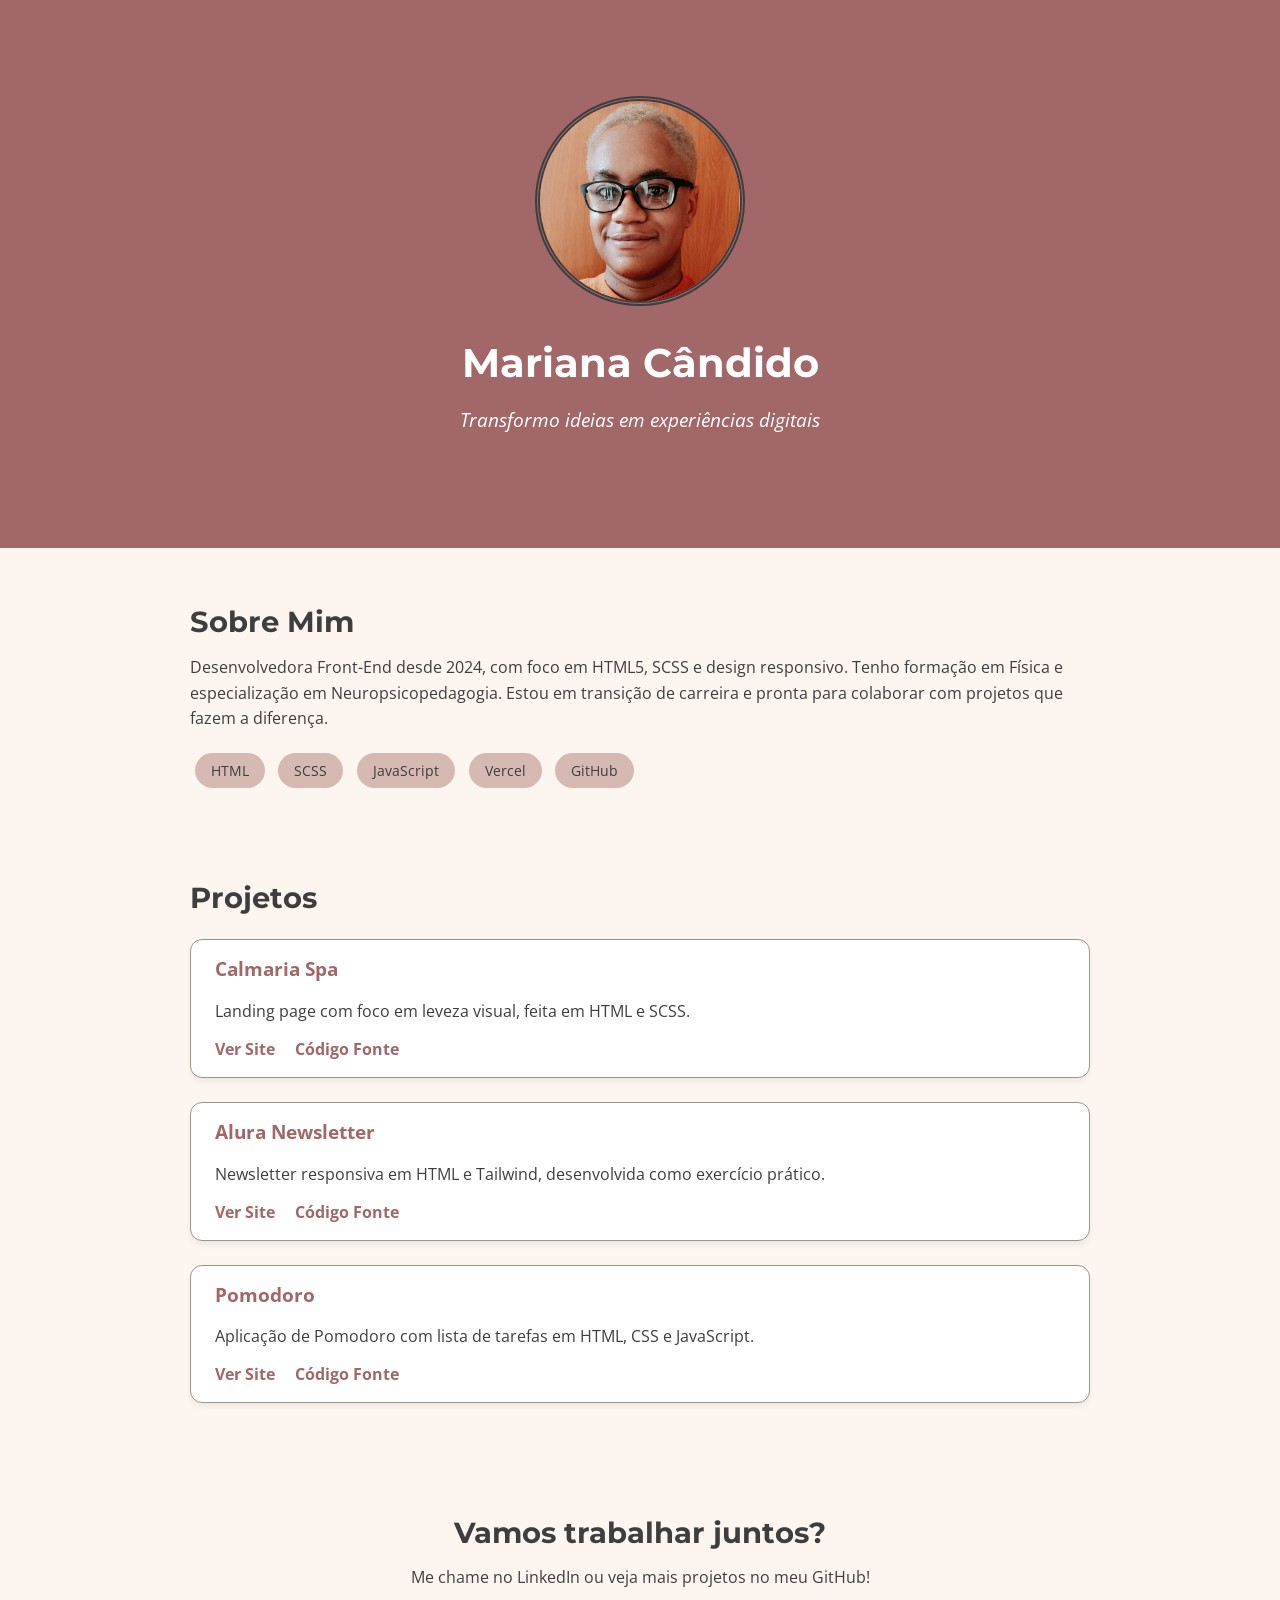
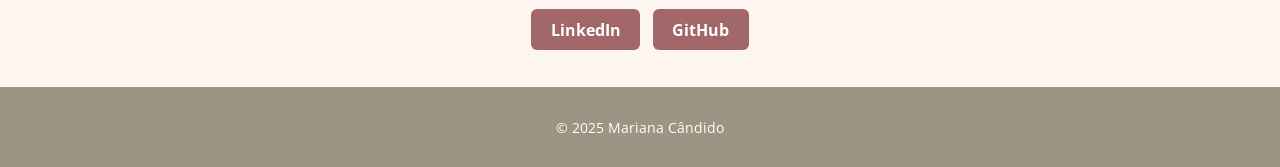
==== index.html @ 4edbfe76 "upgrade" ====
<!DOCTYPE html>
<html lang="pt-BR">
<head>
  <meta charset="UTF-8" />
  <meta name="viewport" content="width=device-width, initial-scale=1.0" />
  <title>Mariana Cândido | Desenvolvedora Front-End</title>
  <link rel="preconnect" href="https://fonts.googleapis.com">
  <link rel="preconnect" href="https://fonts.gstatic.com" crossorigin>
  <link href="https://fonts.googleapis.com/css2?family=Montserrat:wght@400;600;700&family=Open+Sans&display=swap" rel="stylesheet">
  <link rel="stylesheet" href="style.css" />
</head>
<body>
  <header class="hero">
    <div class="container">
        <img src="./me.jpg" alt="Mariana Candido">
      <h1>Mariana Cândido</h1>
      <p>Transformo ideias em experiências digitais</p>
    </div>
  </header>

  <section class="about container">
    <h2>Sobre Mim</h2>
    <p>Desenvolvedora Front-End desde 2024, com foco em HTML5, SCSS e design responsivo. Tenho formação em Física e especialização em Neuropsicopedagogia. Estou em transição de carreira e pronta para colaborar com projetos que fazem a diferença.</p>
    <div class="skills">
      <span>HTML</span>
      <span>SCSS</span>
      <span>JavaScript</span>
      <span>Vercel</span>
      <span>GitHub</span>
    </div>
  </section>

  <section class="projects container">
    <h2>Projetos</h2>
    <div class="project-card">
      <h3>Calmaria Spa</h3>
      <p>Landing page com foco em leveza visual, feita em HTML e SCSS.</p>
      <a href="https://calmaria-spa-omega.vercel.app/" target="_blank">Ver Site</a>
      <a href="https://github.com/M4R0C4/calmaria-spa" target="_blank">Código Fonte</a>
    </div>

    <div class="project-card">
      <h3>Alura Newsletter</h3>
      <p>Newsletter responsiva em HTML e Tailwind, desenvolvida como exercício prático.</p>
      <a href="https://alura-newsletter-two-gules.vercel.app/" target="_blank">Ver Site</a>
      <a href="https://github.com/M4R0C4/alura-newsletter" target="_blank">Código Fonte</a>
    </div>

    <div class="project-card">
      <h3>Pomodoro</h3>
      <p>Aplicação de Pomodoro com lista de tarefas em HTML, CSS e JavaScript.</p>
      <a href="https://pomodoro-nu-nine.vercel.app/" target="_blank">Ver Site</a>
      <a href="https://github.com/M4R0C4/alura-newsletter" target="_blank">Código Fonte</a>
    </div>
  </section>

  <section class="contact container">
    <h2>Vamos trabalhar juntos?</h2>
    <p>Me chame no LinkedIn ou veja mais projetos no meu GitHub!</p>
    <div class="links">
      <a href="https://www.linkedin.com/in/mariana-candido-20b59b88/" target="_blank">LinkedIn</a>
      <a href="https://github.com/M4R0C4" target="_blank">GitHub</a>
    </div>
  </section>

  <footer>
    <p>&copy; 2025 Mariana Cândido</p>
  </footer>
</body>
</html>
---- style.css ----
@import url("https://fonts.googleapis.com/css2?family=Montserrat:wght@400;600;700&family=Open+Sans&display=swap");
body {
  font-family: "Open Sans", sans-serif;
  margin: 0;
  padding: 0;
  background-color: #fdf6f0;
  color: #3e3e3e;
}

.container {
  max-width: 900px;
  margin: 0 auto;
  padding: 2rem;
}
.container img {
  border-radius: 50%;
  width: 200px;
  height: 200px;
  border: double 5px #3e3e3e;
}

.hero {
  background-color: #a26769;
  color: white;
  text-align: center;
  padding: 4rem 2rem;
}
.hero h1 {
  font-family: "Montserrat", sans-serif;
  font-size: 2.5rem;
  margin-bottom: 0.5rem;
}
.hero p {
  font-size: 1.2rem;
  font-style: italic;
}

.about h2 {
  font-family: "Montserrat", sans-serif;
  font-size: 1.8rem;
  margin-bottom: 1rem;
}
.about p {
  font-size: 1rem;
  line-height: 1.6;
}
.about .skills {
  margin-top: 1rem;
}
.about .skills span {
  display: inline-block;
  background-color: #d5b9b2;
  color: #3e3e3e;
  padding: 0.5rem 1rem;
  border-radius: 20px;
  margin: 0.3rem;
  font-size: 0.9rem;
}

.projects h2 {
  font-family: "Montserrat", sans-serif;
  font-size: 1.8rem;
  margin-bottom: 1.5rem;
}
.projects .project-card {
  background-color: white;
  border: 1px solid #9c9583;
  border-radius: 12px;
  padding: 1rem 1.5rem;
  margin-bottom: 1.5rem;
  box-shadow: 0 4px 6px rgba(0, 0, 0, 0.05);
}
.projects .project-card h3 {
  margin-top: 0;
  color: #a26769;
}
.projects .project-card p {
  margin: 0.5rem 0 1rem;
}
.projects .project-card a {
  display: inline-block;
  margin-right: 1rem;
  color: #a26769;
  text-decoration: none;
  font-weight: bold;
  border-bottom: 1px solid transparent;
}
.projects .project-card a:hover {
  border-color: #a26769;
}

.contact {
  text-align: center;
}
.contact h2 {
  font-family: "Montserrat", sans-serif;
  font-size: 1.8rem;
  margin-bottom: 1rem;
}
.contact p {
  margin-bottom: 1rem;
}
.contact .links a {
  display: inline-block;
  background-color: #a26769;
  color: white;
  padding: 0.6rem 1.2rem;
  margin: 0.3rem;
  border-radius: 6px;
  text-decoration: none;
  font-weight: bold;
  transition: background 0.3s ease;
}
.contact .links a:hover {
  background-color: #855153;
}

footer {
  text-align: center;
  padding: 1rem;
  background-color: #9c9583;
  color: white;
  font-size: 0.9rem;
}/*# sourceMappingURL=style.css.map */
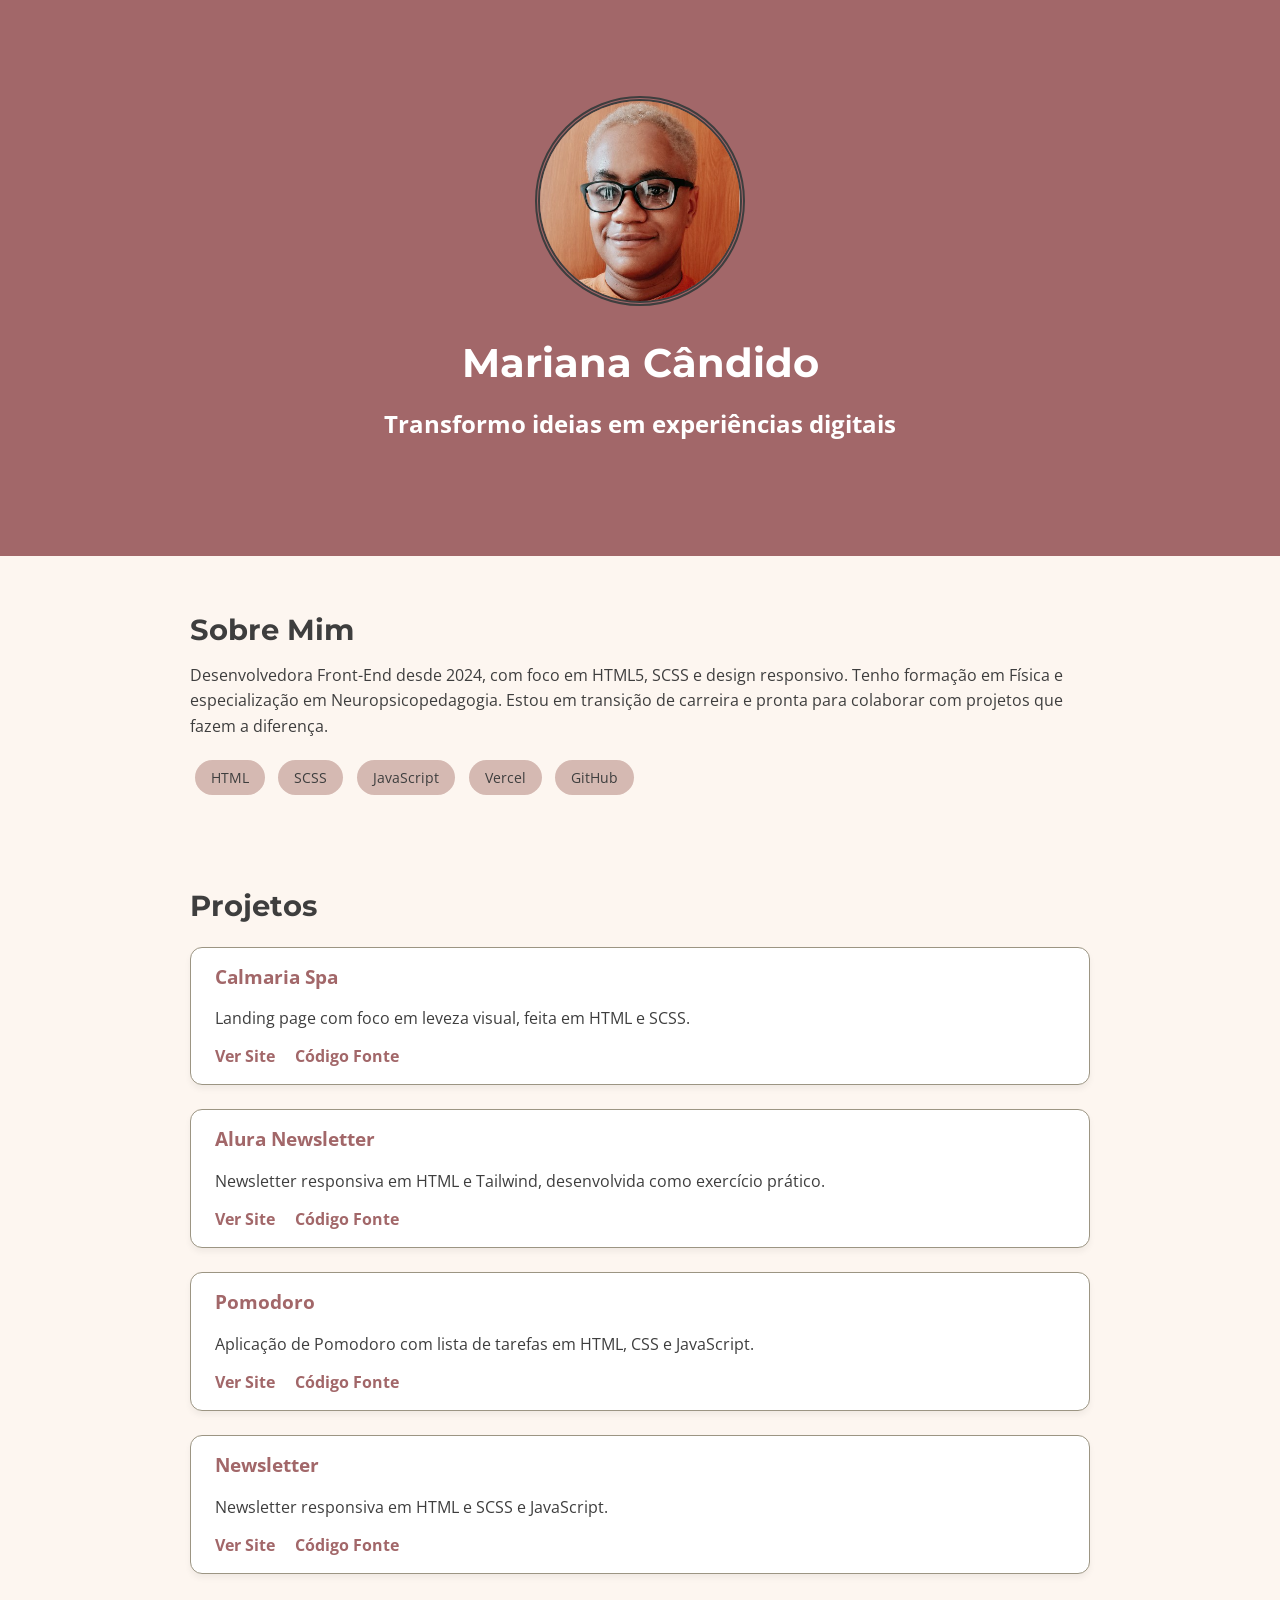
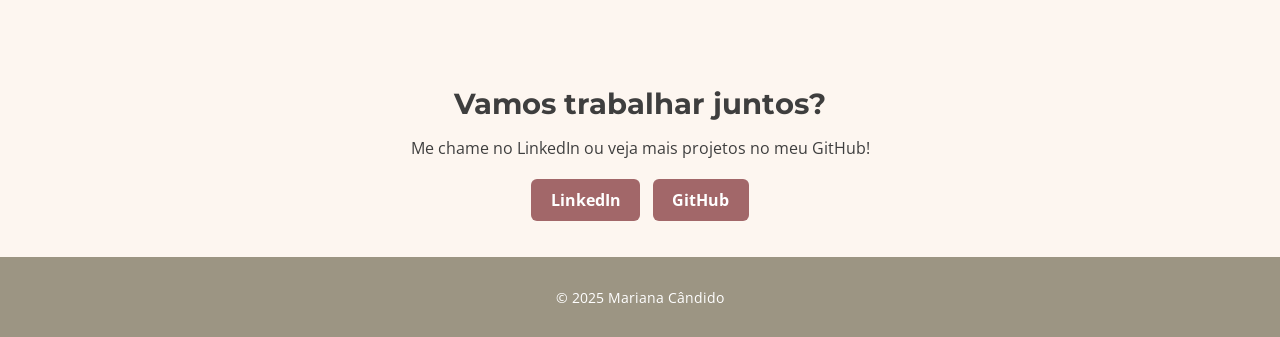
==== commit a245f51e: "upgrade" ====
--- a/index.html
+++ b/index.html
@@ -3,7 +3,8 @@
 <head>
   <meta charset="UTF-8" />
   <meta name="viewport" content="width=device-width, initial-scale=1.0" />
-  <title>Mariana Cândido | Desenvolvedora Front-End</title>
+  <meta name="description" content="Desenvolvedora Front-End  Junior com especialização em HTML5, SCSS e design responsivo. Transformando ideias em experiências digitais.">
+  <title>Mariana Cândido - Soluções Digitais | Desenvolvedora Web</title>
   <link rel="preconnect" href="https://fonts.googleapis.com">
   <link rel="preconnect" href="https://fonts.gstatic.com" crossorigin>
   <link href="https://fonts.googleapis.com/css2?family=Montserrat:wght@400;600;700&family=Open+Sans&display=swap" rel="stylesheet">
@@ -14,7 +15,7 @@
     <div class="container">
         <img src="./me.jpg" alt="Mariana Candido">
       <h1>Mariana Cândido</h1>
-      <p>Transformo ideias em experiências digitais</p>
+      <h2>Transformo ideias em experiências digitais</h2>
     </div>
   </header>
 
@@ -35,22 +36,29 @@
     <div class="project-card">
       <h3>Calmaria Spa</h3>
       <p>Landing page com foco em leveza visual, feita em HTML e SCSS.</p>
-      <a href="https://calmaria-spa-omega.vercel.app/" target="_blank">Ver Site</a>
-      <a href="https://github.com/M4R0C4/calmaria-spa" target="_blank">Código Fonte</a>
+      <a href="https://calmaria-spa-omega.vercel.app/" target="https://calmaria-spa-omega.vercel.app/">Ver Site</a>
+      <a href="https://github.com/M4R0C4/calmaria-spa" target="https://github.com/M4R0C4/calmaria-spa">Código Fonte</a>
     </div>
 
     <div class="project-card">
       <h3>Alura Newsletter</h3>
       <p>Newsletter responsiva em HTML e Tailwind, desenvolvida como exercício prático.</p>
-      <a href="https://alura-newsletter-two-gules.vercel.app/" target="_blank">Ver Site</a>
-      <a href="https://github.com/M4R0C4/alura-newsletter" target="_blank">Código Fonte</a>
+      <a href="https://alura-newsletter-two-gules.vercel.app/" target="https://alura-newsletter-two-gules.vercel.app/">Ver Site</a>
+      <a href="https://github.com/M4R0C4/alura-newsletter" target="https://github.com/M4R0C4/alura-newsletter">Código Fonte</a>
     </div>
 
     <div class="project-card">
       <h3>Pomodoro</h3>
       <p>Aplicação de Pomodoro com lista de tarefas em HTML, CSS e JavaScript.</p>
-      <a href="https://pomodoro-nu-nine.vercel.app/" target="_blank">Ver Site</a>
-      <a href="https://github.com/M4R0C4/alura-newsletter" target="_blank">Código Fonte</a>
+      <a href="https://pomodoro-nu-nine.vercel.app/" target="https://pomodoro-nu-nine.vercel.app/">Ver Site</a>
+      <a href="https://github.com/M4R0C4/alura-newsletter" target="https://github.com/M4R0C4/alura-newsletter">Código Fonte</a>
+    </div>
+
+    <div class="project-card">
+      <h3>Newsletter</h3>
+      <p>Newsletter responsiva em HTML e SCSS e JavaScript.</p>
+      <a href="https://newsletter-sign-up-with-success-mes.vercel.app/" target="https://newsletter-sign-up-with-success-mes.vercel.app/">Ver Site</a>
+      <a href="https://github.com/M4R0C4/newsletter-sign-up-with-success-message-main" target="https://github.com/M4R0C4/newsletter-sign-up-with-success-message-main">Código Fonte</a>
     </div>
   </section>
 
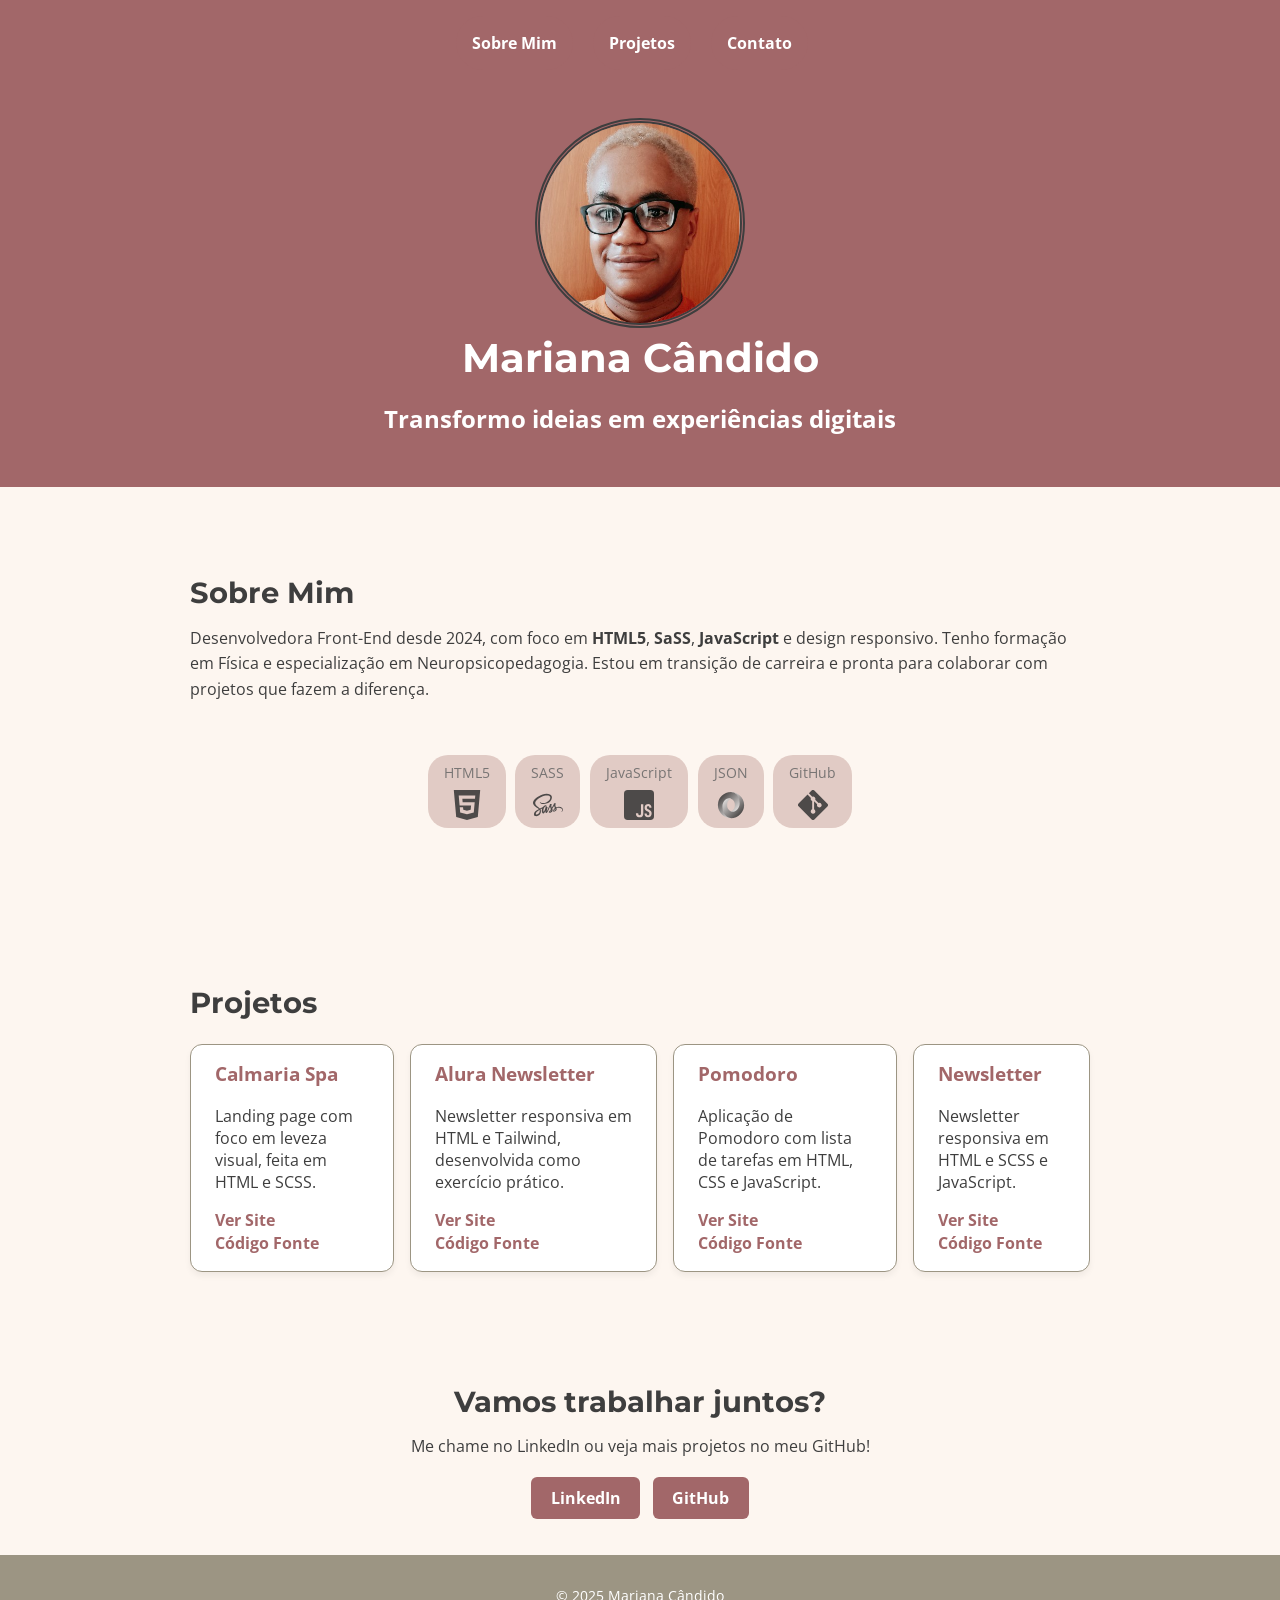
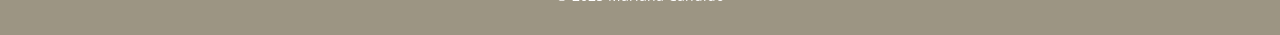
==== commit 2ac5cd4a: "style" ====
--- a/index.html
+++ b/index.html
@@ -7,58 +7,84 @@
   <title>Mariana Cândido - Soluções Digitais | Desenvolvedora Web</title>
   <link rel="preconnect" href="https://fonts.googleapis.com">
   <link rel="preconnect" href="https://fonts.gstatic.com" crossorigin>
+  <link
+    rel="stylesheet"
+    href="https://cdnjs.cloudflare.com/ajax/libs/animate.css/4.1.1/animate.min.css"
+  />
+  <link rel="stylesheet" type="text/css" href="yourpath/all-animation.css" />
   <link href="https://fonts.googleapis.com/css2?family=Montserrat:wght@400;600;700&family=Open+Sans&display=swap" rel="stylesheet">
   <link rel="stylesheet" href="style.css" />
 </head>
+
+<!-- Google tag (gtag.js) -->
+<script async src="https://www.googletagmanager.com/gtag/js?id=G-0GQS30QL1P"></script>
+<script>
+  window.dataLayer = window.dataLayer || [];
+  function gtag(){dataLayer.push(arguments);}
+  gtag('js', new Date());
+
+  gtag('config', 'G-0GQS30QL1P');
+</script>
+
 <body>
   <header class="hero">
+    <nav>
+      <ul>
+        <li><a href="#about" class="hvr-radial-out">Sobre Mim</a></li>
+        <li><a href="#projects" class="hvr-radial-out">Projetos</a></li>
+        <li><a href="#contact" class="hvr-radial-out">Contato</a></li>
+      </ul>
+    </nav>
     <div class="container">
-        <img src="./me.jpg" alt="Mariana Candido">
-      <h1>Mariana Cândido</h1>
-      <h2>Transformo ideias em experiências digitais</h2>
+        <img src="./me.jpg" class="profile-pic" alt="Mariana Candido">
+      <h1 class="nome">Mariana Cândido</h1>
+      <h2 class="animate__animated animate__zoomInDown">Transformo ideias em experiências digitais</h2>
     </div>
   </header>
 
-  <section class="about container">
-    <h2>Sobre Mim</h2>
-    <p>Desenvolvedora Front-End desde 2024, com foco em HTML5, SCSS e design responsivo. Tenho formação em Física e especialização em Neuropsicopedagogia. Estou em transição de carreira e pronta para colaborar com projetos que fazem a diferença.</p>
+  <section class="about container" id="about">
+    <h2 >Sobre Mim</h2>
+    <p>Desenvolvedora Front-End desde 2024, com foco em <span>HTML5</span>, <span>SaSS</span>, <span>JavaScript</span> e design responsivo. Tenho formação em Física e especialização em Neuropsicopedagogia. Estou em transição de carreira e pronta para colaborar com projetos que fazem a diferença.</p>
     <div class="skills">
-      <span>HTML</span>
-      <span>SCSS</span>
-      <span>JavaScript</span>
-      <span>Vercel</span>
-      <span>GitHub</span>
+      <span>HTML5 <img src="./icons/html-5.svg" alt="html5 icon" id="html-icon" class="hvr-grow"></span>
+      <span>SASS <img src="./icons/sass.svg" alt="sass icon" id="sass-icon" class="hvr-grow"></span>
+      <span>JavaScript <img src="./icons/javascript.svg" alt="javascript icon" id="javascript-icon" class="hvr-grow"></span>
+      <span>JSON <img src="./icons/json-icon.svg" alt="json-icon" id="json-icon" class="hvr-grow"></span>
+      <span>GitHub <img src="./icons/git.svg" alt="github icon" id="github-icon" class="hvr-grow"></span>
     </div>
   </section>
 
   <section class="projects container">
     <h2>Projetos</h2>
-    <div class="project-card">
-      <h3>Calmaria Spa</h3>
-      <p>Landing page com foco em leveza visual, feita em HTML e SCSS.</p>
-      <a href="https://calmaria-spa-omega.vercel.app/" target="https://calmaria-spa-omega.vercel.app/">Ver Site</a>
-      <a href="https://github.com/M4R0C4/calmaria-spa" target="https://github.com/M4R0C4/calmaria-spa">Código Fonte</a>
-    </div>
+    <div class="project-card-container">
+      <div class="project-card calmaria">
+        <h3>Calmaria Spa</h3>
 
-    <div class="project-card">
-      <h3>Alura Newsletter</h3>
-      <p>Newsletter responsiva em HTML e Tailwind, desenvolvida como exercício prático.</p>
-      <a href="https://alura-newsletter-two-gules.vercel.app/" target="https://alura-newsletter-two-gules.vercel.app/">Ver Site</a>
-      <a href="https://github.com/M4R0C4/alura-newsletter" target="https://github.com/M4R0C4/alura-newsletter">Código Fonte</a>
-    </div>
+        <p>Landing page com foco em leveza visual, feita em HTML e SCSS.</p>
+        <a href="https://calmaria-spa-omega.vercel.app/" target="https://calmaria-spa-omega.vercel.app/">Ver Site</a>
+        <a href="https://github.com/M4R0C4/calmaria-spa" target="https://github.com/M4R0C4/calmaria-spa">Código Fonte</a>
+      </div>
 
-    <div class="project-card">
-      <h3>Pomodoro</h3>
-      <p>Aplicação de Pomodoro com lista de tarefas em HTML, CSS e JavaScript.</p>
-      <a href="https://pomodoro-nu-nine.vercel.app/" target="https://pomodoro-nu-nine.vercel.app/">Ver Site</a>
-      <a href="https://github.com/M4R0C4/alura-newsletter" target="https://github.com/M4R0C4/alura-newsletter">Código Fonte</a>
-    </div>
+      <div class="project-card">
+        <h3>Alura Newsletter</h3>
+        <p>Newsletter responsiva em HTML e Tailwind, desenvolvida como exercício prático.</p>
+        <a href="https://alura-newsletter-two-gules.vercel.app/" target="https://alura-newsletter-two-gules.vercel.app/">Ver Site</a>
+        <a href="https://github.com/M4R0C4/alura-newsletter" target="https://github.com/M4R0C4/alura-newsletter">Código Fonte</a>
+      </div>
 
-    <div class="project-card">
-      <h3>Newsletter</h3>
-      <p>Newsletter responsiva em HTML e SCSS e JavaScript.</p>
-      <a href="https://newsletter-sign-up-with-success-mes.vercel.app/" target="https://newsletter-sign-up-with-success-mes.vercel.app/">Ver Site</a>
-      <a href="https://github.com/M4R0C4/newsletter-sign-up-with-success-message-main" target="https://github.com/M4R0C4/newsletter-sign-up-with-success-message-main">Código Fonte</a>
+      <div class="project-card">
+        <h3>Pomodoro</h3>
+        <p>Aplicação de Pomodoro com lista de tarefas em HTML, CSS e JavaScript.</p>
+        <a href="https://pomodoro-nu-nine.vercel.app/" target="https://pomodoro-nu-nine.vercel.app/">Ver Site</a>
+        <a href="https://github.com/M4R0C4/alura-newsletter" target="https://github.com/M4R0C4/alura-newsletter">Código Fonte</a>
+      </div>
+
+      <div class="project-card">
+        <h3>Newsletter</h3>
+        <p>Newsletter responsiva em HTML e SCSS e JavaScript.</p>
+        <a href="https://newsletter-sign-up-with-success-mes.vercel.app/" target="https://newsletter-sign-up-with-success-mes.vercel.app/">Ver Site</a>
+        <a href="https://github.com/M4R0C4/newsletter-sign-up-with-success-message-main" target="https://github.com/M4R0C4/newsletter-sign-up-with-success-message-main">Código Fonte</a>
+      </div>
     </div>
   </section>
 
--- a/style.css
+++ b/style.css
@@ -1,4 +1,5 @@
 @import url("https://fonts.googleapis.com/css2?family=Montserrat:wght@400;600;700&family=Open+Sans&display=swap");
+@import url("./hover.css");
 body {
   font-family: "Open Sans", sans-serif;
   margin: 0;
@@ -12,7 +13,7 @@
   margin: 0 auto;
   padding: 2rem;
 }
-.container img {
+.container .profile-pic {
   border-radius: 50%;
   width: 200px;
   height: 200px;
@@ -23,7 +24,22 @@
   background-color: #a26769;
   color: white;
   text-align: center;
-  padding: 4rem 2rem;
+}
+.hero nav ul {
+  list-style-type: none;
+  margin: 0;
+  padding: 1rem 0;
+}
+.hero nav ul li {
+  display: inline-block;
+  margin-right: 1rem;
+}
+.hero nav ul li a {
+  color: white;
+  text-decoration: none;
+  font-weight: bold;
+  border-radius: 4rem;
+  padding: 1rem;
 }
 .hero h1 {
   font-family: "Montserrat", sans-serif;
@@ -35,6 +51,9 @@
   font-style: italic;
 }
 
+.about {
+  padding: 4rem 2rem;
+}
 .about h2 {
   font-family: "Montserrat", sans-serif;
   font-size: 1.8rem;
@@ -44,17 +63,27 @@
   font-size: 1rem;
   line-height: 1.6;
 }
+.about p span {
+  font-weight: bold;
+}
 .about .skills {
   margin-top: 1rem;
 }
 .about .skills span {
-  display: inline-block;
+  display: inline-flex;
   background-color: #d5b9b2;
   color: #3e3e3e;
   padding: 0.5rem 1rem;
   border-radius: 20px;
   margin: 0.3rem;
+  gap: 0.5rem;
   font-size: 0.9rem;
+  flex-direction: column;
+  align-items: center;
+}
+.about .skills span #javascript-icon, .about .skills span #json-icon, .about .skills span #sass-icon, .about .skills span #html-icon, .about .skills span #github-icon {
+  width: 30px;
+  height: 30px;
 }
 
 .projects h2 {
@@ -62,7 +91,7 @@
   font-size: 1.8rem;
   margin-bottom: 1.5rem;
 }
-.projects .project-card {
+.projects .project-card-container .project-card {
   background-color: white;
   border: 1px solid #9c9583;
   border-radius: 12px;
@@ -70,14 +99,14 @@
   margin-bottom: 1.5rem;
   box-shadow: 0 4px 6px rgba(0, 0, 0, 0.05);
 }
-.projects .project-card h3 {
+.projects .project-card-container .project-card h3 {
   margin-top: 0;
   color: #a26769;
 }
-.projects .project-card p {
+.projects .project-card-container .project-card p {
   margin: 0.5rem 0 1rem;
 }
-.projects .project-card a {
+.projects .project-card-container .project-card a {
   display: inline-block;
   margin-right: 1rem;
   color: #a26769;
@@ -85,7 +114,7 @@
   font-weight: bold;
   border-bottom: 1px solid transparent;
 }
-.projects .project-card a:hover {
+.projects .project-card-container .project-card a:hover {
   border-color: #a26769;
 }
 
@@ -121,4 +150,28 @@
   background-color: #9c9583;
   color: white;
   font-size: 0.9rem;
+}
+
+@media screen and (min-width: 600px) {
+  .about .skills {
+    display: flex;
+    justify-content: center;
+    padding: 2rem;
+  }
+  .about .skills span {
+    opacity: 0.7;
+  }
+  .about .skills span:hover {
+    font-weight: bold;
+    opacity: 1;
+  }
+  .projects .project-card-container {
+    display: inline-flex;
+    gap: 1rem;
+  }
+  .projects .project-card-container #project-img {
+    display: block;
+    width: 20%;
+    height: 20%;
+  }
 }/*# sourceMappingURL=style.css.map */
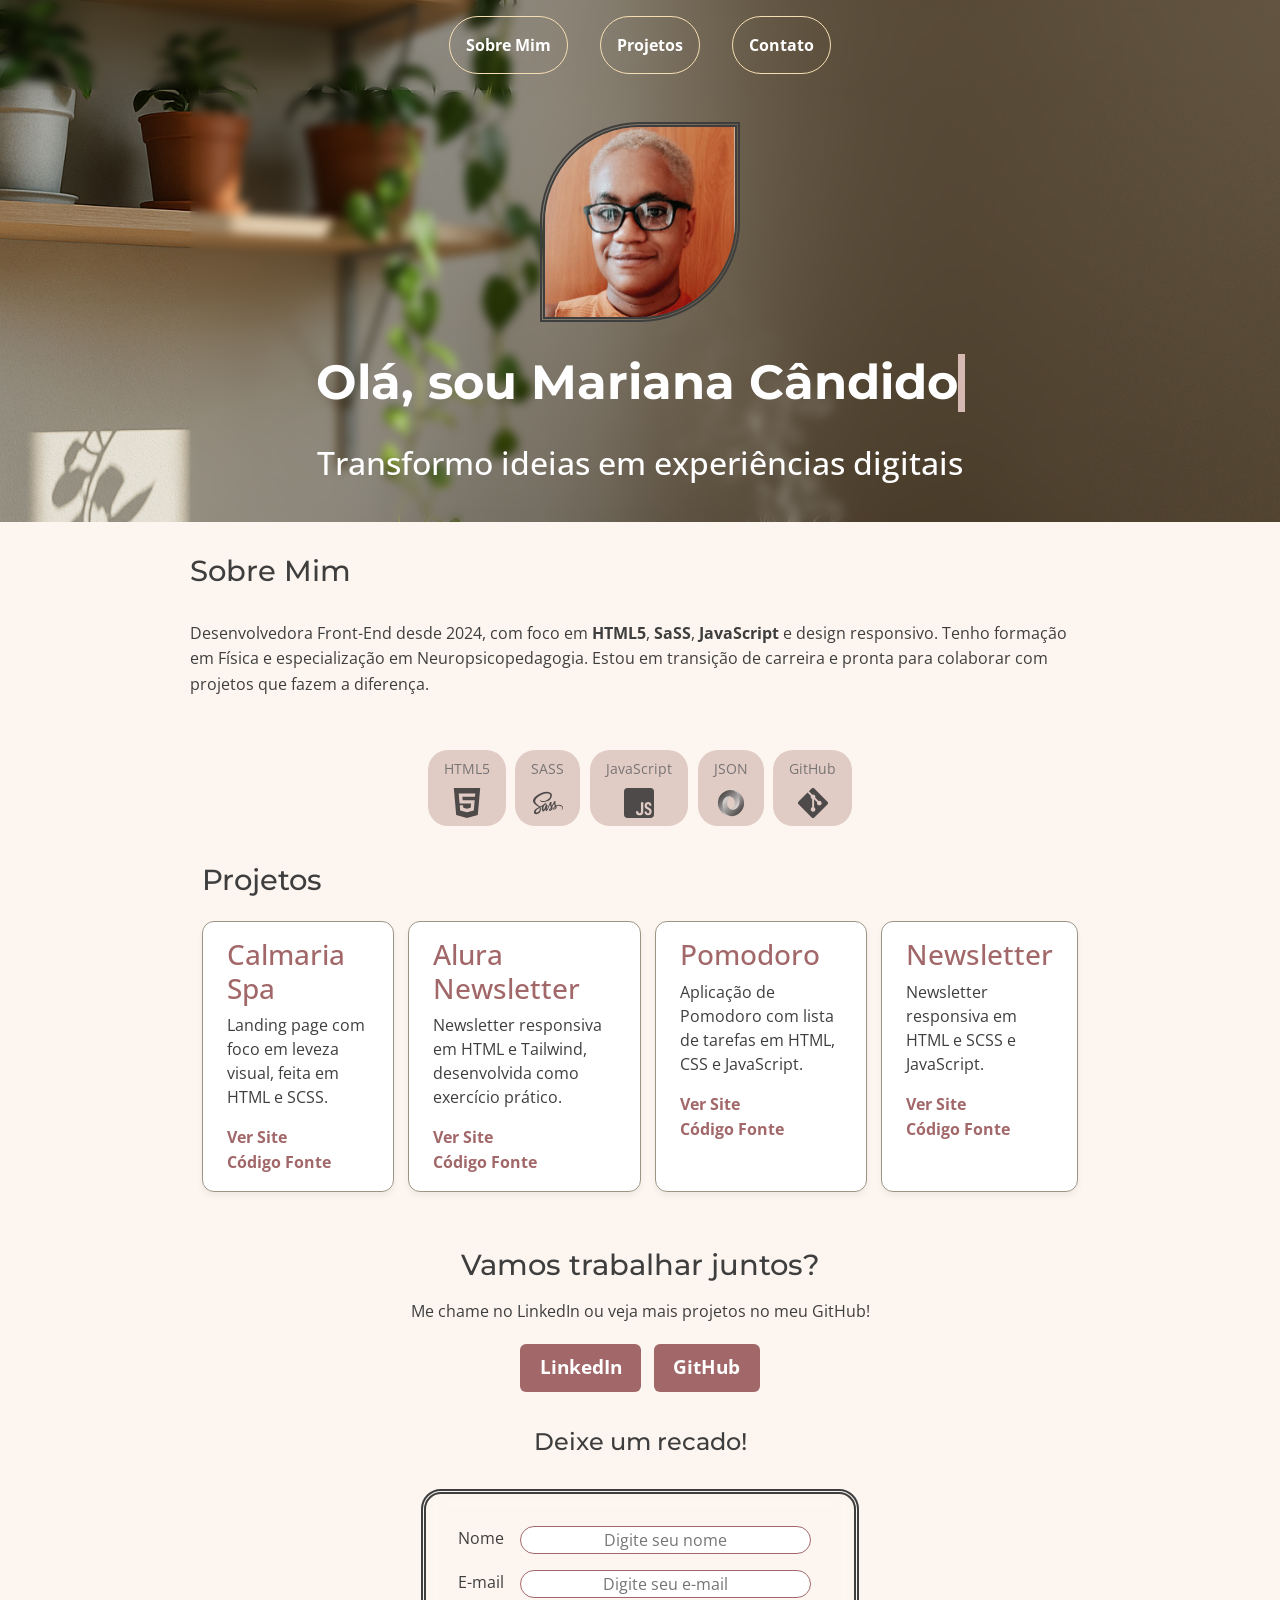
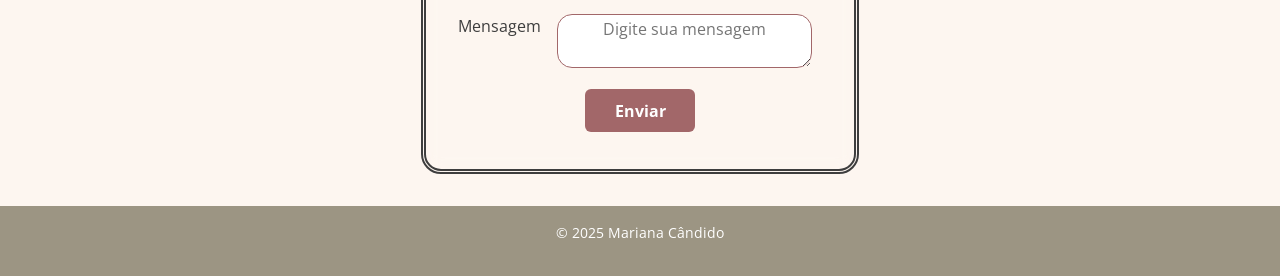
==== commit 74958486: "upgrade style" ====
--- a/index.html
+++ b/index.html
@@ -1,29 +1,34 @@
 <!DOCTYPE html>
 <html lang="pt-BR">
+
 <head>
   <meta charset="UTF-8" />
   <meta name="viewport" content="width=device-width, initial-scale=1.0" />
-  <meta name="description" content="Desenvolvedora Front-End  Junior com especialização em HTML5, SCSS e design responsivo. Transformando ideias em experiências digitais.">
+  <meta name="description"
+    content="Desenvolvedora Front-End  Junior com especialização em HTML5, SCSS e design responsivo. Transformando ideias em experiências digitais." />
   <title>Mariana Cândido - Soluções Digitais | Desenvolvedora Web</title>
-  <link rel="preconnect" href="https://fonts.googleapis.com">
-  <link rel="preconnect" href="https://fonts.gstatic.com" crossorigin>
-  <link
-    rel="stylesheet"
-    href="https://cdnjs.cloudflare.com/ajax/libs/animate.css/4.1.1/animate.min.css"
-  />
+  <link rel="preconnect" href="https://fonts.googleapis.com" />
+  <link rel="preconnect" href="https://fonts.gstatic.com" crossorigin />
+  <link rel="stylesheet" href="https://cdnjs.cloudflare.com/ajax/libs/animate.css/4.1.1/animate.min.css" />
+  <link href="https://cdn.jsdelivr.net/npm/bootstrap@5.3.7/dist/css/bootstrap.min.css" rel="stylesheet"
+    integrity="sha384-LN+7fdVzj6u52u30Kp6M/trliBMCMKTyK833zpbD+pXdCLuTusPj697FH4R/5mcr" crossorigin="anonymous">
   <link rel="stylesheet" type="text/css" href="yourpath/all-animation.css" />
-  <link href="https://fonts.googleapis.com/css2?family=Montserrat:wght@400;600;700&family=Open+Sans&display=swap" rel="stylesheet">
-  <link rel="stylesheet" href="style.css" />
+  <link href="https://fonts.googleapis.com/css2?family=Montserrat:wght@400;600;700&family=Open+Sans&display=swap"
+    rel="stylesheet" />
+  <link rel="stylesheet" href="https://cdn.jsdelivr.net/npm/swiper@11/swiper-bundle.min.css" />
+  <link rel="stylesheet" href="./style/style.css" />
 </head>
 
 <!-- Google tag (gtag.js) -->
 <script async src="https://www.googletagmanager.com/gtag/js?id=G-0GQS30QL1P"></script>
 <script>
   window.dataLayer = window.dataLayer || [];
-  function gtag(){dataLayer.push(arguments);}
-  gtag('js', new Date());
+  function gtag() {
+    dataLayer.push(arguments);
+  }
+  gtag("js", new Date());
 
-  gtag('config', 'G-0GQS30QL1P');
+  gtag("config", "G-0GQS30QL1P");
 </script>
 
 <body>
@@ -35,28 +40,42 @@
         <li><a href="#contact" class="hvr-radial-out">Contato</a></li>
       </ul>
     </nav>
-    <div class="container">
-        <img src="./me.jpg" class="profile-pic" alt="Mariana Candido">
-      <h1 class="nome">Mariana Cândido</h1>
-      <h2 class="animate__animated animate__zoomInDown">Transformo ideias em experiências digitais</h2>
+    <div class="container hero-content">
+      <img src="./img/me.jpg" class="profile-pic" alt="Mariana Candido" />
+      <h1 class="nome">Olá, sou Mariana Cândido</h1>
+      <h2 class="animate__animated animate__zoomInDown">
+        Transformo ideias em experiências digitais
+      </h2>
     </div>
   </header>
 
   <section class="about container" id="about">
-    <h2 >Sobre Mim</h2>
-    <p>Desenvolvedora Front-End desde 2024, com foco em <span>HTML5</span>, <span>SaSS</span>, <span>JavaScript</span> e design responsivo. Tenho formação em Física e especialização em Neuropsicopedagogia. Estou em transição de carreira e pronta para colaborar com projetos que fazem a diferença.</p>
+    <h2>Sobre Mim</h2>
+    <p>
+      Desenvolvedora Front-End desde 2024, com foco em <span>HTML5</span>,
+      <span>SaSS</span>, <span>JavaScript</span> e design responsivo. Tenho
+      formação em Física e especialização em Neuropsicopedagogia. Estou em
+      transição de carreira e pronta para colaborar com projetos que fazem a
+      diferença.
+    </p>
     <div class="skills">
-      <span>HTML5 <img src="./icons/html-5.svg" alt="html5 icon" id="html-icon" class="hvr-grow"></span>
-      <span>SASS <img src="./icons/sass.svg" alt="sass icon" id="sass-icon" class="hvr-grow"></span>
-      <span>JavaScript <img src="./icons/javascript.svg" alt="javascript icon" id="javascript-icon" class="hvr-grow"></span>
-      <span>JSON <img src="./icons/json-icon.svg" alt="json-icon" id="json-icon" class="hvr-grow"></span>
-      <span>GitHub <img src="./icons/git.svg" alt="github icon" id="github-icon" class="hvr-grow"></span>
+      <span>HTML5
+        <img src="./icons/html-5.svg" alt="html5 icon" id="html-icon" class="hvr-grow" /></span>
+      <span>SASS
+        <img src="./icons/sass.svg" alt="sass icon" id="sass-icon" class="hvr-grow" /></span>
+      <span>JavaScript
+        <img src="./icons/javascript.svg" alt="javascript icon" id="javascript-icon" class="hvr-grow" /></span>
+      <span>JSON
+        <img src="./icons/json-icon.svg" alt="json-icon" id="json-icon" class="hvr-grow" /></span>
+      <span>GitHub
+        <img src="./icons/git.svg" alt="github icon" id="github-icon" class="hvr-grow" /></span>
     </div>
   </section>
 
-  <section class="projects container">
+  <section class="projects container" id="projects">
     <h2>Projetos</h2>
     <div class="project-card-container">
+
       <div class="project-card calmaria">
         <h3>Calmaria Spa</h3>
 
@@ -85,20 +104,43 @@
         <a href="https://newsletter-sign-up-with-success-mes.vercel.app/" target="https://newsletter-sign-up-with-success-mes.vercel.app/">Ver Site</a>
         <a href="https://github.com/M4R0C4/newsletter-sign-up-with-success-message-main" target="https://github.com/M4R0C4/newsletter-sign-up-with-success-message-main">Código Fonte</a>
       </div>
+
+    </div>
     </div>
   </section>
 
-  <section class="contact container">
+  <section class="contact container" id="contact">
     <h2>Vamos trabalhar juntos?</h2>
+
     <p>Me chame no LinkedIn ou veja mais projetos no meu GitHub!</p>
     <div class="links">
       <a href="https://www.linkedin.com/in/mariana-candido-20b59b88/" target="_blank">LinkedIn</a>
       <a href="https://github.com/M4R0C4" target="_blank">GitHub</a>
+    </div>
+    <div class="form-container">
+      <h2>Deixe um recado!</h2>
+      <form action="" class="form-email">
+        <div class="nome-container">
+          <label for="name" >Nome</label>
+          <input type="text" placeholder="Digite seu nome" id="name" />
+        </div>
+        <div class="email-container">
+          <label for="email">E-mail</label>
+          <input type="email" placeholder="Digite seu e-mail" id="email"/>
+        </div>
+        <div class="mensagem-container">
+          <label for="message">Mensagem</label>
+          <textarea placeholder="Digite sua mensagem" id="message"></textarea>
+        </div>
+        <button type="submit" id="submit">Enviar</button>
+      </form>
     </div>
   </section>
 
   <footer>
     <p>&copy; 2025 Mariana Cândido</p>
   </footer>
+  <script type="module" src="./src/swiper.js"></script>
 </body>
-</html>
+
+</html>
--- a/style/style.css
+++ b/style/style.css
@@ -0,0 +1,345 @@
+@import url("https://fonts.googleapis.com/css2?family=Montserrat:wght@400;600;700&family=Open+Sans&display=swap");
+@import url("./hover.css");
+@import url("./_carrossel.scss");
+body {
+  font-family: "Open Sans", sans-serif;
+  margin: 0;
+  padding: 0;
+  background-color: #fdf6f0;
+  color: #3e3e3e;
+}
+
+.container {
+  max-width: 900px;
+  margin: 0 auto;
+}
+.container .profile-pic {
+  border-radius: 50% 0 50% 0;
+  width: 200px;
+  height: 200px;
+  border: double 5px #3e3e3e;
+  margin: 2rem;
+}
+
+.hero {
+  background-image: url("../img/background.png");
+  background-repeat: no-repeat;
+  background-size: cover;
+  color: white;
+  text-align: center;
+}
+.hero nav ul {
+  -webkit-backdrop-filter: blur(5px);
+  backdrop-filter: blur(5px);
+  list-style-type: none;
+  margin: 0;
+  padding: 1rem 0;
+}
+.hero nav ul li {
+  display: inline-block;
+  margin-right: 1rem;
+}
+.hero nav ul li a {
+  color: white;
+  text-decoration: none;
+  font-weight: bold;
+  border-radius: 4rem;
+  padding: 1rem;
+}
+.hero h1 {
+  font-family: "Montserrat", sans-serif;
+  font-size: 1.6rem;
+  font-weight: bold;
+}
+.hero .hero-content {
+  -webkit-backdrop-filter: blur(5px);
+  backdrop-filter: blur(5px);
+}
+.hero .hero-content h1 {
+  overflow: hidden;
+  border-right: 0.15em solid #d5b9b2;
+  white-space: nowrap;
+  margin: 0;
+  letter-spacing: 0;
+  animation: typing 3s steps(40, end), blink-caret 0.5s step-end infinite;
+}
+@keyframes typing {
+  from {
+    width: 0;
+  }
+  to {
+    width: 100%;
+  }
+}
+@keyframes blink-caret {
+  from, to {
+    border-color: transparent;
+  }
+  50% {
+    border-color: #d5b9b2;
+  }
+}
+.hero p {
+  font-size: 1.2rem;
+  font-style: italic;
+}
+.hero h2 {
+  font-size: 1rem;
+  padding: 2rem 0;
+}
+
+.about {
+  padding: 4rem 2rem;
+}
+.about h2 {
+  font-family: "Montserrat", sans-serif;
+  font-size: 1.8rem;
+  margin: 2rem 0;
+}
+.about p {
+  font-size: 1rem;
+  line-height: 1.6;
+}
+.about p span {
+  font-weight: bold;
+}
+.about .skills {
+  margin-top: 1rem;
+}
+.about .skills span {
+  display: inline-flex;
+  background-color: #d5b9b2;
+  color: #3e3e3e;
+  padding: 0.5rem 1rem;
+  border-radius: 20px;
+  margin: 0.3rem;
+  gap: 0.5rem;
+  font-size: 0.9rem;
+  flex-direction: column;
+  align-items: center;
+}
+.about .skills span #javascript-icon,
+.about .skills span #json-icon,
+.about .skills span #sass-icon,
+.about .skills span #html-icon,
+.about .skills span #github-icon {
+  width: 30px;
+  height: 30px;
+}
+
+.projects h2 {
+  font-family: "Montserrat", sans-serif;
+  font-size: 1.8rem;
+  margin-bottom: 1.5rem;
+}
+.projects .project-card-container .project-card {
+  background-color: white;
+  border: 1px solid #9c9583;
+  border-radius: 12px;
+  padding: 1rem 1.5rem;
+  margin-bottom: 1.5rem;
+  box-shadow: 0 4px 6px rgba(0, 0, 0, 0.05);
+}
+.projects .project-card-container .project-card h3 {
+  margin-top: 0;
+  color: #a26769;
+}
+.projects .project-card-container .project-card p {
+  margin: 0.5rem 0 1rem;
+}
+.projects .project-card-container .project-card a {
+  display: inline-block;
+  margin-right: 1rem;
+  color: #a26769;
+  text-decoration: none;
+  font-weight: bold;
+  border-bottom: 1px solid transparent;
+}
+.projects .project-card-container .project-card a:hover {
+  border-color: #a26769;
+}
+
+.form-container {
+  display: none;
+}
+
+.contact {
+  text-align: center;
+}
+.contact h2 {
+  font-family: "Montserrat", sans-serif;
+  font-size: 1.8rem;
+  margin-bottom: 1rem;
+}
+.contact p {
+  margin-bottom: 1rem;
+}
+.contact .links a {
+  display: inline-block;
+  background-color: #a26769;
+  color: white;
+  padding: 0.6rem 1.2rem;
+  margin: 0.3rem;
+  border-radius: 6px;
+  text-decoration: none;
+  font-weight: bold;
+  transition: background 0.3s ease;
+}
+.contact .links a:hover {
+  background-color: #855153;
+}
+
+footer {
+  text-align: center;
+  padding: 1rem;
+  background-color: #9c9583;
+  color: white;
+  font-size: 0.9rem;
+}
+
+@media screen and (min-width: 600px) {
+  header nav ul {
+    display: flex;
+    justify-content: center;
+  }
+  header nav ul li {
+    margin: 0 1rem;
+    font-size: 1rem;
+  }
+  header .hero-content {
+    display: inline-flex;
+    flex-direction: column;
+    align-items: center;
+  }
+  header .hero-content h1 {
+    font-size: 3rem;
+  }
+  header .hero-content h2 {
+    font-size: 2rem;
+  }
+  .about {
+    padding: 0;
+  }
+  .about .skills {
+    display: flex;
+    justify-content: center;
+    padding: 2rem;
+  }
+  .about .skills span {
+    opacity: 0.7;
+  }
+  .about .skills span:hover {
+    font-weight: bold;
+    opacity: 1;
+  }
+  .projects .project-card-container {
+    display: inline-flex;
+    gap: 4rem;
+    padding: 0 0 2rem 0;
+  }
+  .projects .project-card-container .project-card {
+    position: relative;
+    left: 0;
+  }
+  .projects .project-card-container .project-card:not(:first-child) {
+    margin-left: -50px;
+  }
+  .projects .project-card-container .project-card:hover {
+    transform: translateY(-20px);
+  }
+  .projects .project-card-container .project-card:hover ~ .card {
+    left: 50px;
+  }
+  .contact .links a {
+    font-size: 1.2rem;
+  }
+  .contact .form-container {
+    z-index: 2;
+    display: inline-flex;
+    flex-direction: column;
+    align-items: center;
+    width: 100%;
+  }
+  .contact .form-container h2 {
+    font-size: 1.5rem;
+    margin: 2rem 0;
+  }
+  .contact .form-container .form-container h2 {
+    overflow: hidden;
+    border-right: 0.15em solid #d5b9b2;
+    white-space: nowrap;
+    margin: 0;
+    letter-spacing: 0;
+    animation: typing 3s steps(40, end), blink-caret 0.5s step-end infinite;
+  }
+  @keyframes typing {
+    from {
+      width: 0;
+    }
+    to {
+      width: 100%;
+    }
+  }
+  @keyframes blink-caret {
+    from, to {
+      border-color: transparent;
+    }
+    50% {
+      border-color: #d5b9b2;
+    }
+  }
+  .contact .form-container .form-email {
+    -webkit-backdrop-filter: blur(10px);
+            backdrop-filter: blur(10px);
+    display: flex;
+    flex-direction: column;
+    align-items: center;
+    border: double 5px #3e3e3e;
+    padding: 2rem;
+    border-radius: 20px;
+    margin: 0 0 2rem 0;
+    width: 50%;
+    gap: 1rem;
+  }
+  .contact .form-container .form-email .nome-container,
+  .contact .form-container .form-email .email-container,
+  .contact .form-container .form-email .mensagem-container {
+    display: flex;
+    gap: 1rem;
+    width: 100%;
+  }
+  .contact .form-container .form-email #name,
+  .contact .form-container .form-email #email {
+    width: 80%;
+    border-radius: 20px;
+    border: #a26769 1px solid;
+  }
+  .contact .form-container .form-email #message {
+    width: 70%;
+    height: 100%;
+    border-radius: 15px;
+    border: #a26769 1px solid;
+  }
+  .contact .form-container .form-email #email::-moz-placeholder {
+    text-align: center;
+  }
+  .contact .form-container .form-email #message, .contact .form-container .form-email #name, .contact .form-container .form-email #email::placeholder {
+    text-align: center;
+  }
+  .contact .form-container .form-email #submit {
+    width: 30%;
+    background-color: #a26769;
+    color: white;
+    padding: 0.6rem 1.2rem;
+    margin: 0.3rem;
+    border-radius: 6px;
+    border: none;
+    text-decoration: none;
+    font-weight: bold;
+    transition: background 0.3s ease;
+    cursor: pointer;
+  }
+  .contact .form-container .form-email #submit:hover {
+    background-color: #855153;
+  }
+}/*# sourceMappingURL=style.css.map */
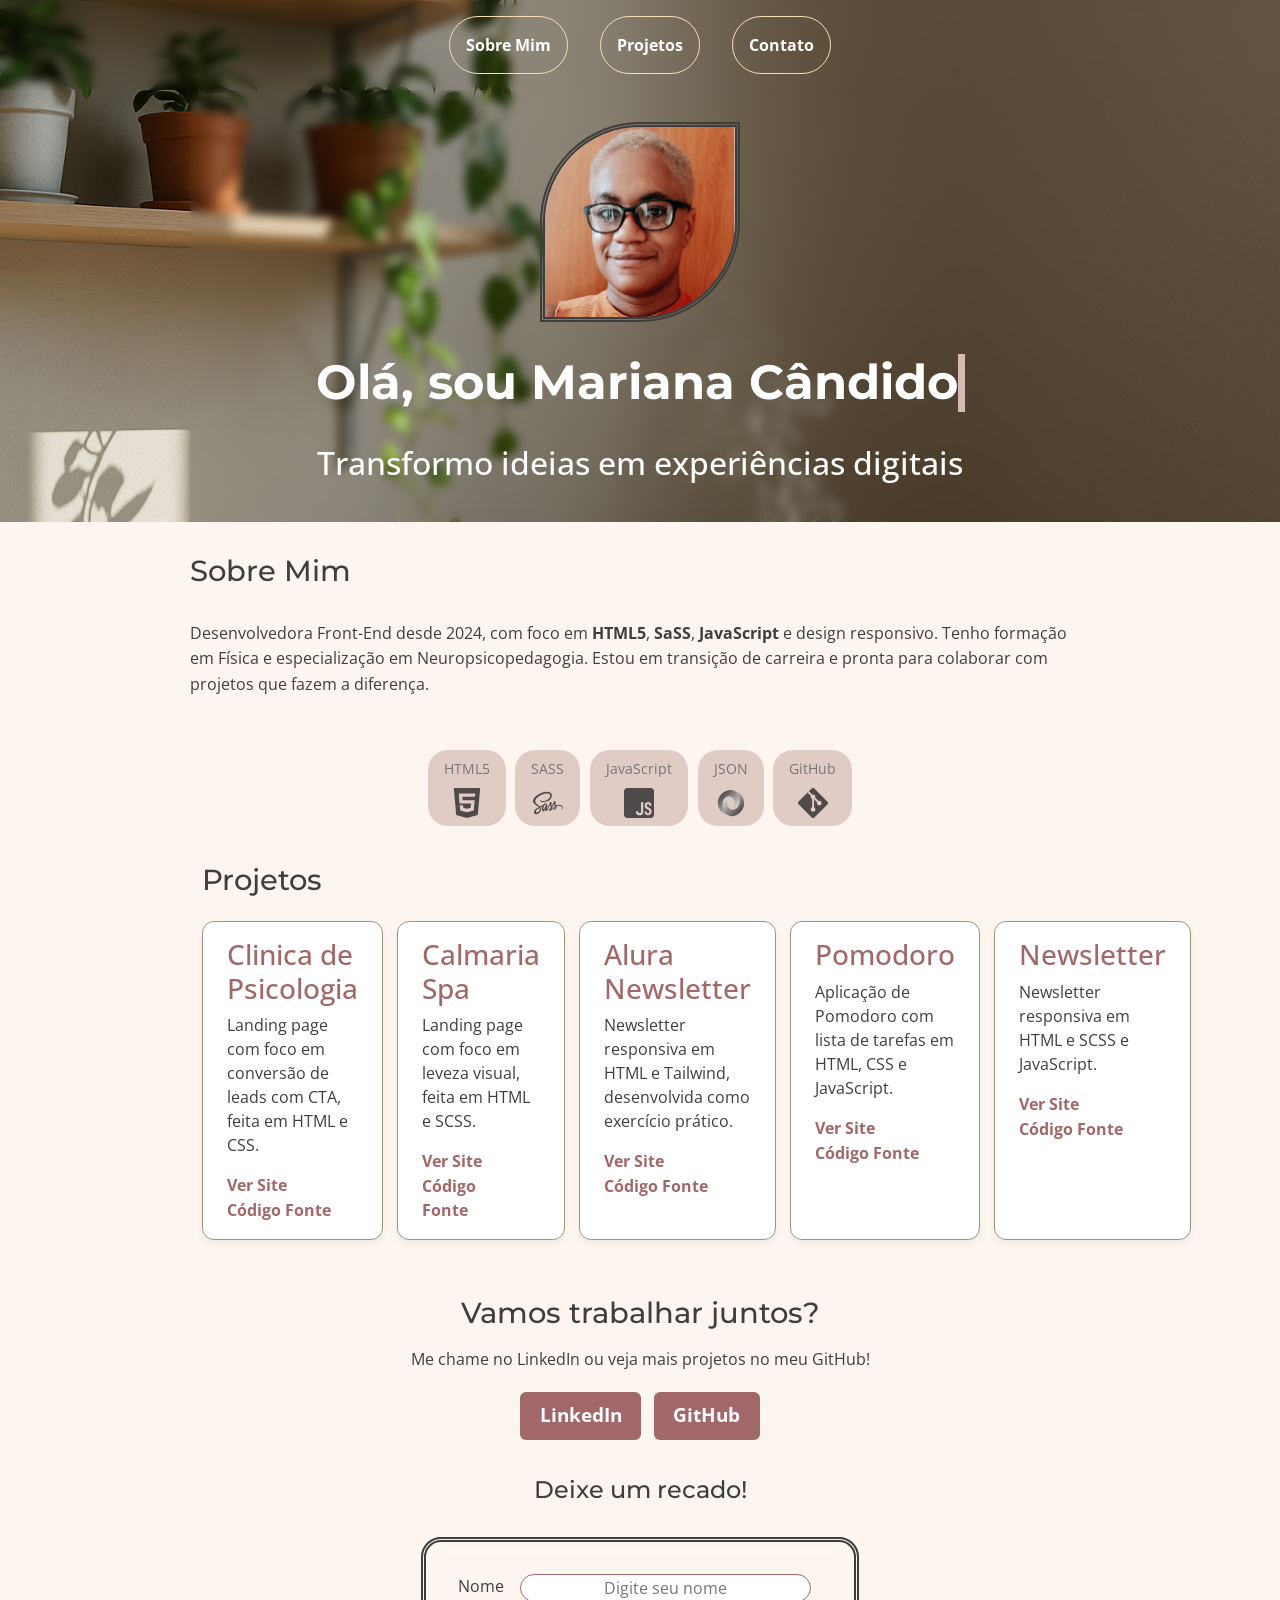
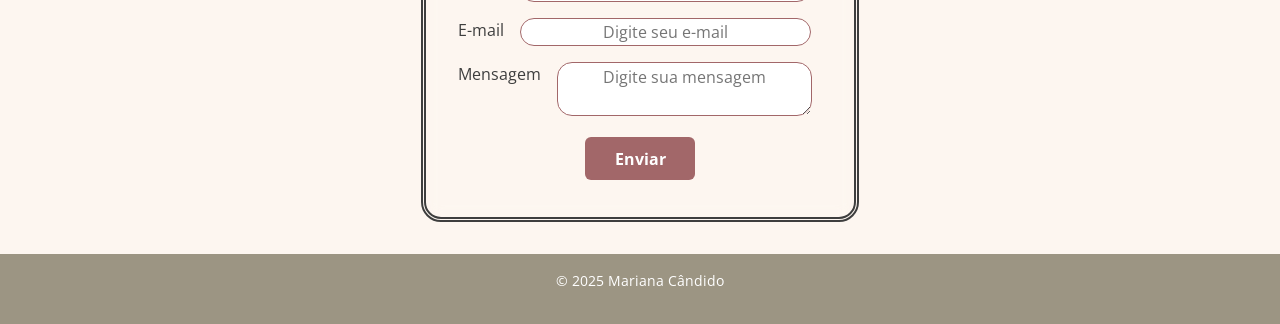
==== commit ac581d7c: "docs" ====
--- a/index.html
+++ b/index.html
@@ -75,14 +75,22 @@
   <section class="projects container" id="projects">
     <h2>Projetos</h2>
     <div class="project-card-container">
-
-      <div class="project-card calmaria">
-        <h3>Calmaria Spa</h3>
-
-        <p>Landing page com foco em leveza visual, feita em HTML e SCSS.</p>
-        <a href="https://calmaria-spa-omega.vercel.app/" target="https://calmaria-spa-omega.vercel.app/">Ver Site</a>
-        <a href="https://github.com/M4R0C4/calmaria-spa" target="https://github.com/M4R0C4/calmaria-spa">Código Fonte</a>
-      </div>
+      
+            <div class="project-card calmaria">
+              <h3>Clinica de Psicologia</h3>
+      
+              <p>Landing page com foco em conversão de leads com CTA, feita em HTML e CSS.</p>
+              <a href="https://landing-page-equipe-de-psicologos.vercel.app/" target="https://landing-page-equipe-de-psicologos.vercel.app/">Ver Site</a>
+              <a href="https://github.com/M4R0C4/landing-page-equipe-de-psicologos" target="https://github.com/M4R0C4/landing-page-equipe-de-psicologos">Código Fonte</a>
+            </div>
+      
+            <div class="project-card calmaria">
+              <h3>Calmaria Spa</h3>
+      
+              <p>Landing page com foco em leveza visual, feita em HTML e SCSS.</p>
+              <a href="https://calmaria-spa-omega.vercel.app/" target="https://calmaria-spa-omega.vercel.app/">Ver Site</a>
+              <a href="https://github.com/M4R0C4/calmaria-spa" target="https://github.com/M4R0C4/calmaria-spa">Código Fonte</a>
+            </div>
 
       <div class="project-card">
         <h3>Alura Newsletter</h3>
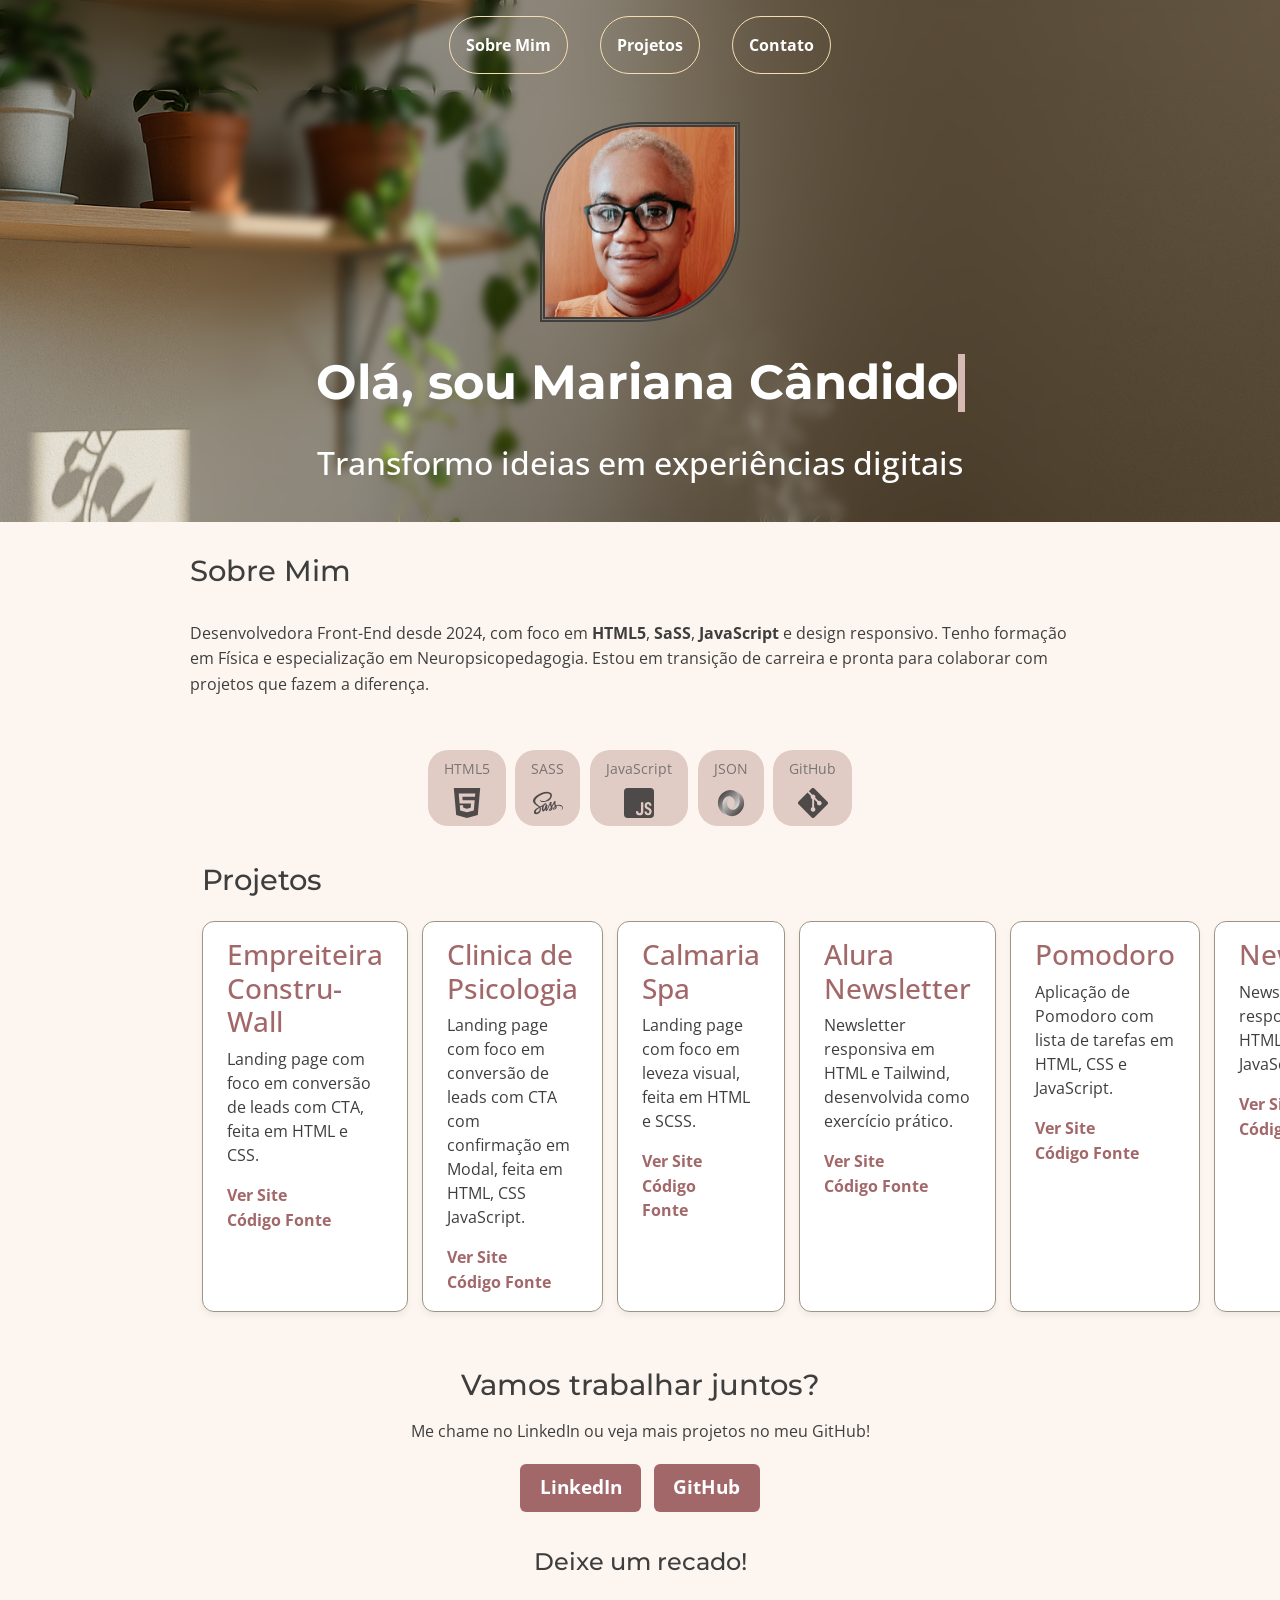
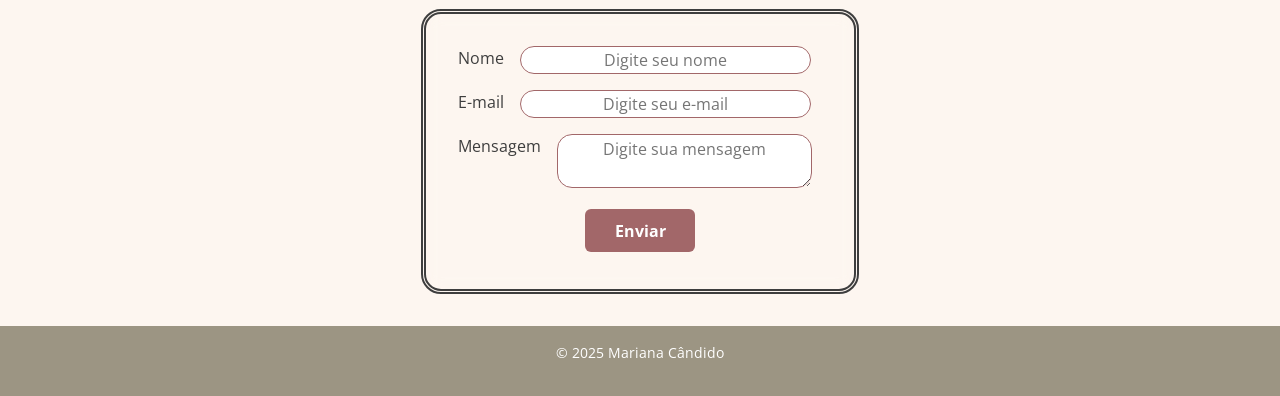
==== commit c9ac2ff5: "Update index.html" ====
--- a/index.html
+++ b/index.html
@@ -76,15 +76,23 @@
     <h2>Projetos</h2>
     <div class="project-card-container">
       
-            <div class="project-card calmaria">
+            <div class="project-card">
+              <h3>Empreiteira Constru-Wall</h3>
+      
+              <p>Landing page com foco em conversão de leads com CTA, feita em HTML e CSS.</p>
+              <a href="https://landing-page-drywall.vercel.app/">Ver Site</a>
+              <a href="https://github.com/M4R0C4/Landing-Page-Drywall" target="https://github.com/M4R0C4/Landing-Page-Drywall">Código Fonte</a>
+            </div>
+
+            <div class="project-card">
               <h3>Clinica de Psicologia</h3>
       
-              <p>Landing page com foco em conversão de leads com CTA, feita em HTML e CSS.</p>
+              <p>Landing page com foco em conversão de leads com CTA com confirmação em Modal, feita em HTML, CSS JavaScript.</p>
               <a href="https://landing-page-equipe-de-psicologos.vercel.app/" target="https://landing-page-equipe-de-psicologos.vercel.app/">Ver Site</a>
               <a href="https://github.com/M4R0C4/landing-page-equipe-de-psicologos" target="https://github.com/M4R0C4/landing-page-equipe-de-psicologos">Código Fonte</a>
             </div>
       
-            <div class="project-card calmaria">
+            <div class="project-card">
               <h3>Calmaria Spa</h3>
       
               <p>Landing page com foco em leveza visual, feita em HTML e SCSS.</p>
@@ -151,4 +159,4 @@
   <script type="module" src="./src/swiper.js"></script>
 </body>
 
-</html>+</html>
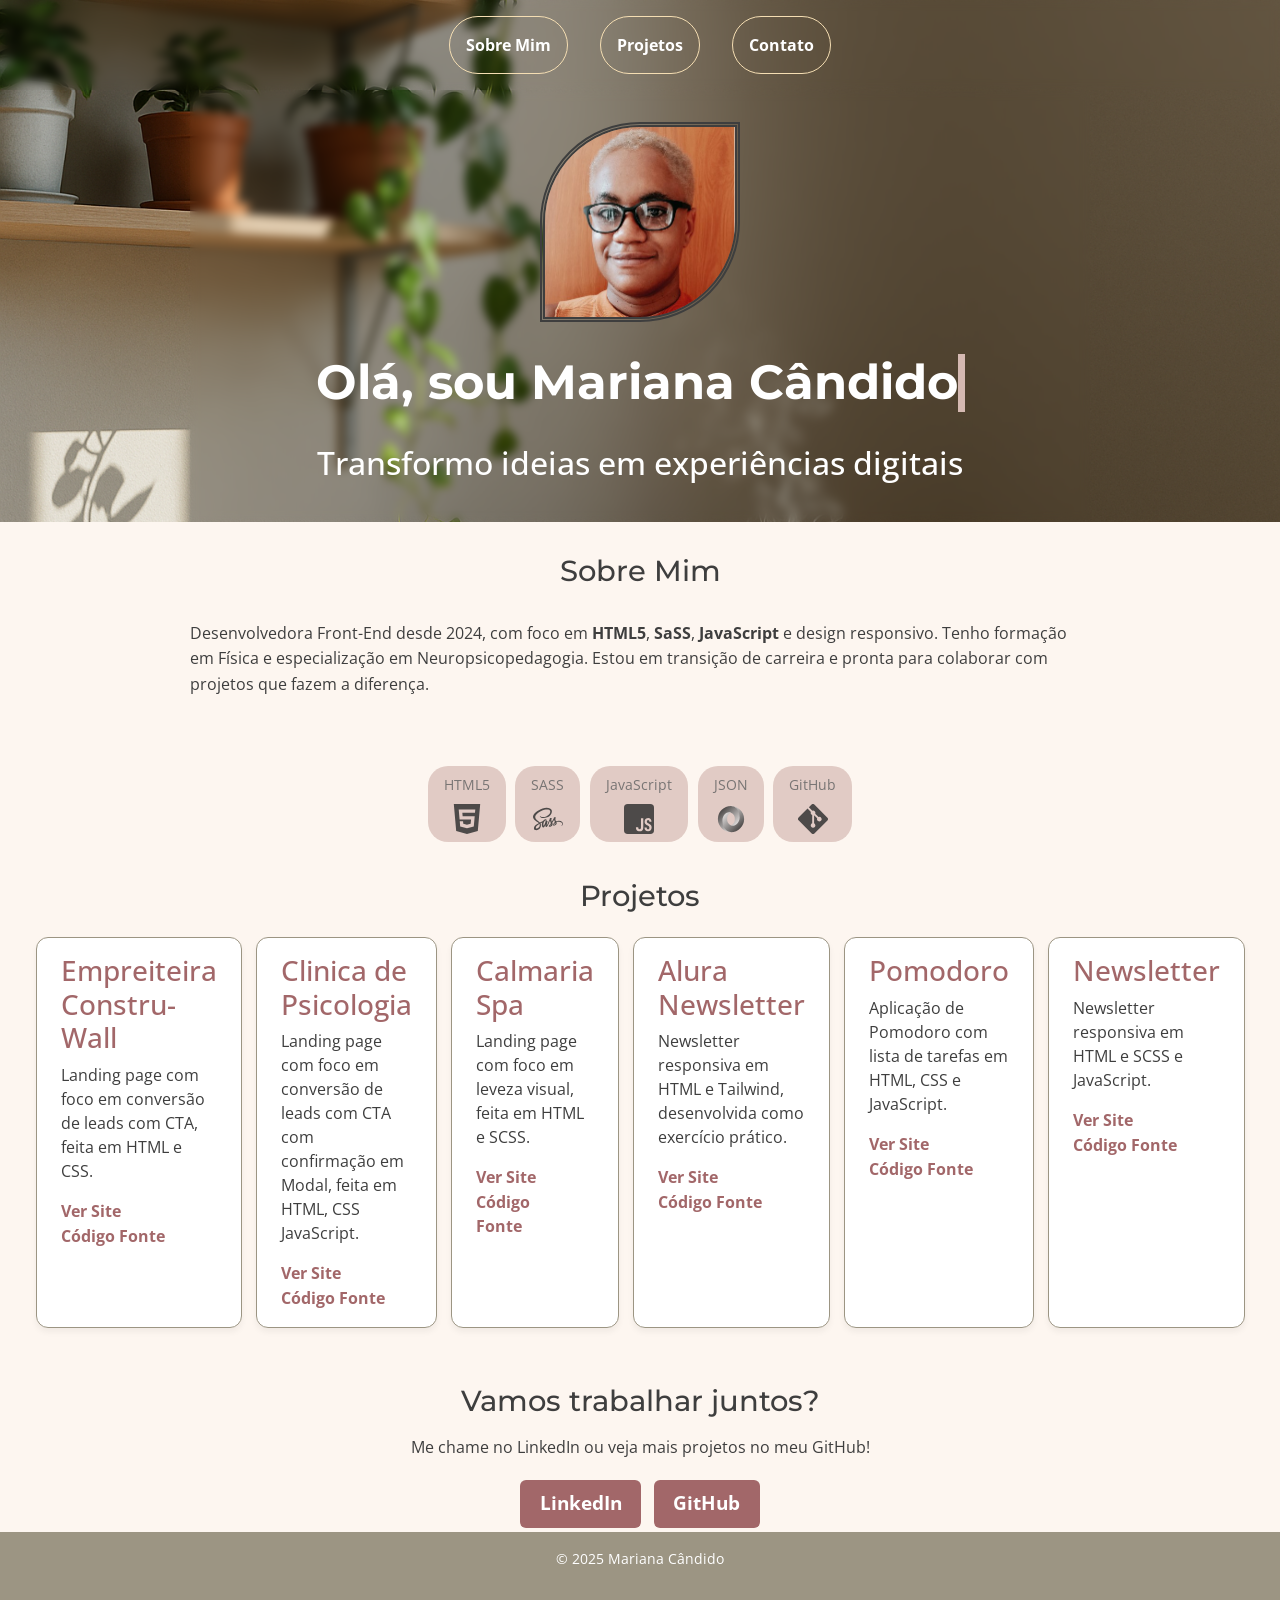
==== commit 7eea3903: "fix container html" ====
--- a/index.html
+++ b/index.html
@@ -80,7 +80,7 @@
               <h3>Empreiteira Constru-Wall</h3>
       
               <p>Landing page com foco em conversão de leads com CTA, feita em HTML e CSS.</p>
-              <a href="https://landing-page-drywall.vercel.app/">Ver Site</a>
+              <a href="https://landing-page-drywall.vercel.app/" target="https://landing-page-drywall.vercel.app/">Ver Site</a>
               <a href="https://github.com/M4R0C4/Landing-Page-Drywall" target="https://github.com/M4R0C4/Landing-Page-Drywall">Código Fonte</a>
             </div>
 
@@ -133,7 +133,7 @@
       <a href="https://www.linkedin.com/in/mariana-candido-20b59b88/" target="_blank">LinkedIn</a>
       <a href="https://github.com/M4R0C4" target="_blank">GitHub</a>
     </div>
-    <div class="form-container">
+    <!-- <div class="form-container">
       <h2>Deixe um recado!</h2>
       <form action="" class="form-email">
         <div class="nome-container">
@@ -149,7 +149,7 @@
           <textarea placeholder="Digite sua mensagem" id="message"></textarea>
         </div>
         <button type="submit" id="submit">Enviar</button>
-      </form>
+      </form> -->
     </div>
   </section>
 
--- a/style/style.css
+++ b/style/style.css
@@ -12,6 +12,9 @@
 .container {
   max-width: 900px;
   margin: 0 auto;
+  display: flex;
+  flex-direction: column;
+  align-items: center;
 }
 .container .profile-pic {
   border-radius: 50% 0 50% 0;
@@ -186,7 +189,7 @@
   transition: background 0.3s ease;
 }
 .contact .links a:hover {
-  background-color: #855153;
+  background-color: rgb(132.7673469388, 81.2326530612, 82.9795918367);
 }
 
 footer {
@@ -233,7 +236,8 @@
     opacity: 1;
   }
   .projects .project-card-container {
-    display: inline-flex;
+    display: flex;
+    justify-content: center;
     gap: 4rem;
     padding: 0 0 2rem 0;
   }
@@ -340,6 +344,6 @@
     cursor: pointer;
   }
   .contact .form-container .form-email #submit:hover {
-    background-color: #855153;
+    background-color: rgb(132.7673469388, 81.2326530612, 82.9795918367);
   }
 }/*# sourceMappingURL=style.css.map */
